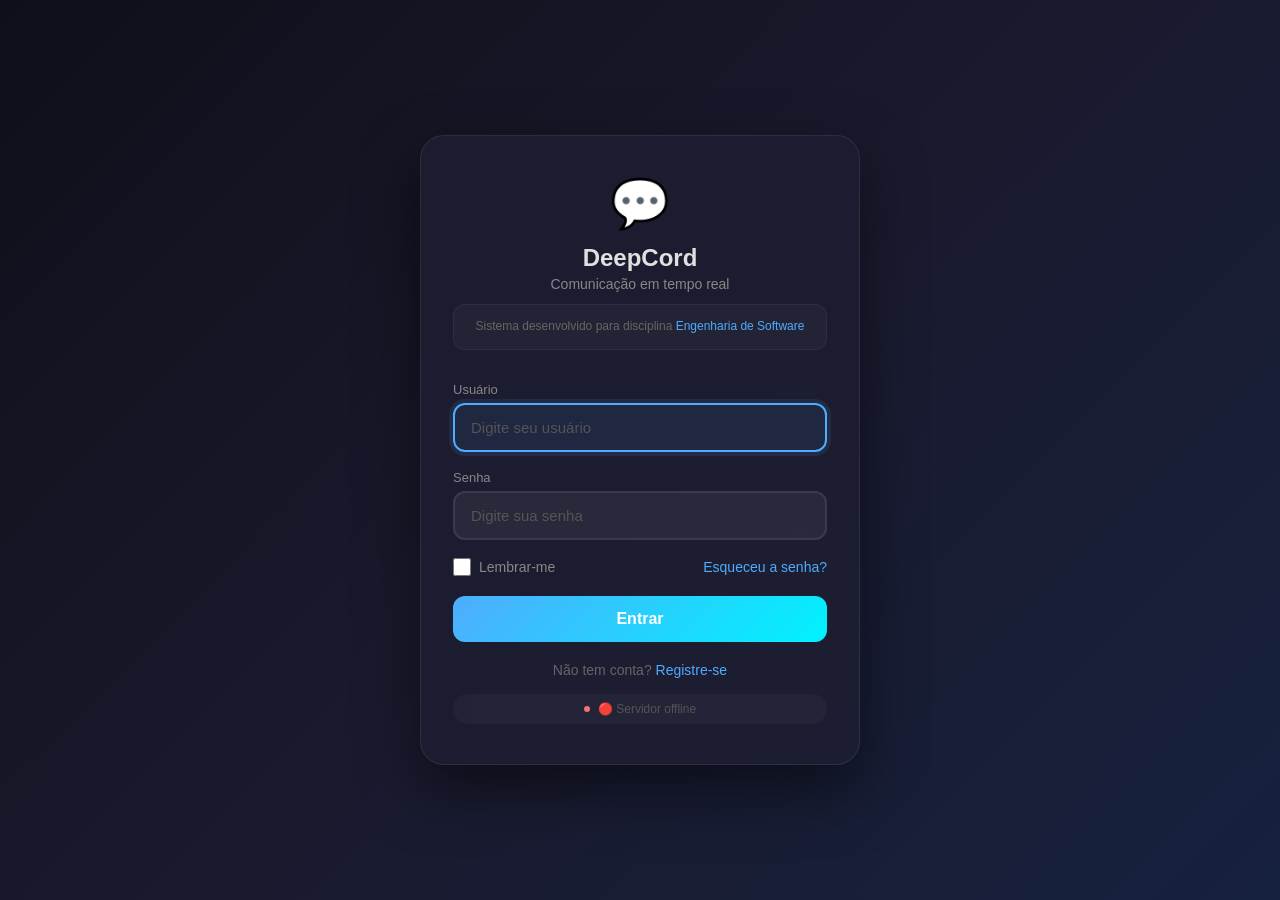
==== server/public/index.html @ 98dab776 "Segundo commit" ====
<!DOCTYPE html>
<html lang="pt-BR">
<head>
    <meta charset="UTF-8">
    <meta name="viewport" content="width=device-width, initial-scale=1.0">
    <title>Login - DeepCord</title>
    <style>
        * { margin: 0; padding: 0; box-sizing: border-box; }
        body {
            font-family: -apple-system, BlinkMacSystemFont, sans-serif;
            min-height: 100vh;
            display: flex;
            justify-content: center;
            align-items: center;
            background: linear-gradient(135deg, #0f0f1a 0%, #1a1a2e 50%, #16213e 100%);
            padding: 20px;
        }
        
        .login-container {
            width: 100%;
            max-width: 440px;
        }
        
        .login-box {
            background: rgba(30, 30, 50, 0.85);
            backdrop-filter: blur(20px);
            padding: 40px 32px;
            border-radius: 24px;
            border: 1px solid rgba(255, 255, 255, 0.08);
            box-shadow: 0 25px 60px rgba(0,0,0,0.5);
        }
        
        .login-header {
            text-align: center;
            margin-bottom: 32px;
        }
        
        .login-header .logo {
            font-size: 48px;
            margin-bottom: 12px;
        }
        
        .login-header h1 {
            font-size: 24px;
            font-weight: 700;
            color: #e0e0e0;
        }
        
        .login-header .subtitle {
            font-size: 14px;
            color: #888;
            margin-top: 4px;
        }
        
        .login-header .credits {
            margin-top: 12px;
            padding: 12px;
            background: rgba(255,255,255,0.03);
            border-radius: 12px;
            border: 1px solid rgba(255,255,255,0.05);
        }
        
        .login-header .credits p {
            font-size: 12px;
            color: #666;
            line-height: 1.6;
        }
        
        .login-header .credits .highlight {
            color: #4facfe;
        }
        
        .login-header .credits .highlight2 {
            color: #fbbf24;
        }
        
        .form-group {
            margin-bottom: 18px;
        }
        
        .form-group label {
            display: block;
            font-size: 13px;
            font-weight: 500;
            color: #888;
            margin-bottom: 6px;
        }
        
        .form-group input {
            width: 100%;
            padding: 14px 16px;
            background: rgba(255, 255, 255, 0.06);
            border: 2px solid rgba(255, 255, 255, 0.08);
            border-radius: 12px;
            color: #e0e0e0;
            font-size: 15px;
            transition: all 0.3s;
        }
        
        .form-group input:focus {
            outline: none;
            border-color: #4facfe;
            background: rgba(79, 172, 254, 0.08);
            box-shadow: 0 0 0 4px rgba(79, 172, 254, 0.1);
        }
        
        .form-group input::placeholder {
            color: #555;
        }
        
        .form-options {
            display: flex;
            justify-content: space-between;
            align-items: center;
            margin-bottom: 20px;
        }
        
        .form-options label {
            color: #888;
            font-size: 14px;
            cursor: pointer;
            display: flex;
            align-items: center;
            gap: 8px;
        }
        
        .form-options label input[type="checkbox"] {
            width: 18px;
            height: 18px;
            accent-color: #4facfe;
            cursor: pointer;
        }
        
        .form-options a {
            color: #4facfe;
            text-decoration: none;
            font-size: 14px;
        }
        
        .form-options a:hover {
            text-decoration: underline;
        }
        
        .btn-login {
            width: 100%;
            padding: 14px;
            background: linear-gradient(135deg, #4facfe, #00f2fe);
            border: none;
            border-radius: 12px;
            color: white;
            font-size: 16px;
            font-weight: 600;
            cursor: pointer;
            transition: all 0.3s;
        }
        
        .btn-login:hover {
            transform: translateY(-2px);
            box-shadow: 0 10px 30px rgba(79, 172, 254, 0.3);
        }
        
        .btn-login:disabled {
            opacity: 0.6;
            cursor: not-allowed;
            transform: none;
        }
        
        .register-link {
            text-align: center;
            margin-top: 20px;
            color: #666;
            font-size: 14px;
        }
        
        .register-link a {
            color: #4facfe;
            text-decoration: none;
            font-weight: 500;
        }
        
        .register-link a:hover {
            text-decoration: underline;
        }
        
        .message {
            padding: 12px 16px;
            border-radius: 12px;
            margin-bottom: 16px;
            font-size: 14px;
            display: none;
        }
        
        .message.show {
            display: block;
            animation: fadeIn 0.3s ease;
        }
        
        .message.error {
            background: rgba(248, 113, 113, 0.12);
            color: #f87171;
            border: 1px solid rgba(248, 113, 113, 0.15);
        }
        
        .message.success {
            background: rgba(74, 222, 128, 0.12);
            color: #4ade80;
            border: 1px solid rgba(74, 222, 128, 0.15);
        }
        
        .message.info {
            background: rgba(79, 172, 254, 0.12);
            color: #4facfe;
            border: 1px solid rgba(79, 172, 254, 0.15);
        }
        
        @keyframes fadeIn {
            from { opacity: 0; transform: translateY(-10px); }
            to { opacity: 1; transform: translateY(0); }
        }
        
        .loading-spinner {
            display: inline-block;
            width: 20px;
            height: 20px;
            border: 3px solid rgba(255,255,255,0.1);
            border-radius: 50%;
            border-top-color: white;
            animation: spin 0.8s linear infinite;
            margin-right: 10px;
            vertical-align: middle;
        }
        
        @keyframes spin {
            to { transform: rotate(360deg); }
        }
        
        .server-info {
            display: flex;
            align-items: center;
            justify-content: center;
            gap: 8px;
            font-size: 12px;
            color: #555;
            margin-top: 16px;
            padding: 8px 16px;
            background: rgba(255,255,255,0.03);
            border-radius: 20px;
        }
        
        .server-info .dot {
            width: 6px;
            height: 6px;
            border-radius: 50%;
            display: inline-block;
        }
        
        .server-info .dot.online {
            background: #4ade80;
        }
        
        .server-info .dot.offline {
            background: #f87171;
        }
        
        @media (max-width: 480px) {
            .login-box { padding: 28px 20px; }
        }
    </style>
</head>
<body>
    <div class="login-container">
        <div class="login-box">
            <div class="login-header">
                <div class="logo">💬</div>
                <h1>DeepCord</h1>
                <div class="subtitle">Comunicação em tempo real</div>
                <div class="credits">
                    <p>
                        Sistema desenvolvido para disciplina <span class="highlight">Engenharia de Software</span>
                    </p>
                </div>
            </div>
            
            <div id="message" class="message"></div>
            
            <form id="login-form">
                <div class="form-group">
                    <label for="username">Usuário</label>
                    <input type="text" id="username" placeholder="Digite seu usuário" required autofocus>
                </div>
                <div class="form-group">
                    <label for="password">Senha</label>
                    <input type="password" id="password" placeholder="Digite sua senha" required>
                </div>
                <div class="form-options">
                    <label>
                        <input type="checkbox" id="remember"> Lembrar-me
                    </label>
                    <a href="#" id="forgot-link">Esqueceu a senha?</a>
                </div>
                <button type="submit" class="btn-login" id="login-btn">Entrar</button>
            </form>
            
            <div class="register-link">
                Não tem conta? <a href="#" id="register-link">Registre-se</a>
            </div>
            
            <div class="server-info">
                <span class="dot online" id="server-dot"></span>
                <span id="server-status">Conectado ao servidor</span>
            </div>
        </div>
    </div>

    <script>
        const serverHost = new URLSearchParams(window.location.search).get('host') || window.location.hostname || 'localhost';
        const serverPort = new URLSearchParams(window.location.search).get('port') || '8081';
        const baseUrl = `http://${serverHost}:${serverPort}`;

        function showMessage(text, type) {
            const msg = document.getElementById('message');
            msg.textContent = text;
            msg.className = `message show ${type}`;
            setTimeout(() => { msg.classList.remove('show'); }, 5000);
        }

        // Verificar status do servidor
        async function checkServer() {
            try {
                const response = await fetch(`${baseUrl}/api/status`);
                if (response.ok) {
                    document.getElementById('server-dot').className = 'dot online';
                    document.getElementById('server-status').textContent = '🟢 Conectado ao servidor';
                } else {
                    document.getElementById('server-dot').className = 'dot offline';
                    document.getElementById('server-status').textContent = '🔴 Servidor offline';
                }
            } catch {
                document.getElementById('server-dot').className = 'dot offline';
                document.getElementById('server-status').textContent = '🔴 Servidor offline';
            }
        }
        checkServer();
        setInterval(checkServer, 10000);

        // Login
        document.getElementById('login-form').addEventListener('submit', async function(e) {
            e.preventDefault();
            const username = document.getElementById('username').value.trim();
            const password = document.getElementById('password').value;
            const remember = document.getElementById('remember').checked;

            if (!username || !password) {
                showMessage('Preencha todos os campos', 'error');
                return;
            }

            const btn = document.getElementById('login-btn');
            btn.innerHTML = '<span class="loading-spinner"></span> Entrando...';
            btn.disabled = true;

            try {
                const response = await fetch(`${baseUrl}/api/login`, {
                    method: 'POST',
                    headers: { 'Content-Type': 'application/x-www-form-urlencoded' },
                    body: `username=${encodeURIComponent(username)}&password=${encodeURIComponent(password)}`
                });
                const data = await response.json();

                if (data.success) {
                    showMessage('Login realizado!', 'success');
                    setTimeout(() => {
                        window.location.href = `/chat?username=${encodeURIComponent(username)}&host=${serverHost}&port=${serverPort}`;
                    }, 500);
                } else {
                    showMessage(data.message || 'Credenciais inválidas', 'error');
                }
            } catch (error) {
                showMessage('Erro ao conectar ao servidor', 'error');
            }

            btn.innerHTML = 'Entrar';
            btn.disabled = false;
        });

        document.getElementById('register-link').addEventListener('click', function(e) {
            e.preventDefault();
            window.location.href = `/login?register=true&host=${serverHost}&port=${serverPort}`;
        });

        // Se for registro
        if (new URLSearchParams(window.location.search).get('register') === 'true') {
            document.getElementById('login-form').innerHTML = `
                <div class="form-group"><label>Usuário</label><input type="text" id="reg-username" placeholder="Escolha um usuário" required></div>
                <div class="form-group"><label>Email</label><input type="email" id="reg-email" placeholder="Digite seu email"></div>
                <div class="form-group"><label>Senha</label><input type="password" id="reg-password" placeholder="Crie uma senha" required></div>
                <button type="submit" class="btn-login" id="register-btn">Registrar</button>
            `;
            document.querySelector('.register-link').innerHTML = 'Já tem conta? <a href="#" id="login-link">Faça login</a>';

            document.getElementById('register-btn').addEventListener('click', async function(e) {
                e.preventDefault();
                const username = document.getElementById('reg-username').value.trim();
                const email = document.getElementById('reg-email').value.trim();
                const password = document.getElementById('reg-password').value;

                if (!username || !password) {
                    showMessage('Preencha todos os campos obrigatórios', 'error');
                    return;
                }

                if (username.length < 3) {
                    showMessage('Usuário mínimo 3 caracteres', 'error');
                    return;
                }

                if (password.length < 6) {
                    showMessage('Senha mínimo 6 caracteres', 'error');
                    return;
                }

                try {
                    const response = await fetch(`${baseUrl}/api/register`, {
                        method: 'POST',
                        headers: { 'Content-Type': 'application/x-www-form-urlencoded' },
                        body: `username=${encodeURIComponent(username)}&password=${encodeURIComponent(password)}&email=${encodeURIComponent(email)}`
                    });
                    const data = await response.json();

                    if (data.success) {
                        showMessage('Registro realizado! Faça login.', 'success');
                        setTimeout(() => {
                            document.getElementById('login-link').click();
                        }, 1000);
                    } else {
                        showMessage(data.message || 'Erro no registro', 'error');
                    }
                } catch (error) {
                    showMessage('Erro ao conectar ao servidor', 'error');
                }
            });

            document.getElementById('login-link').addEventListener('click', function(e) {
                e.preventDefault();
                window.location.href = `/login?host=${serverHost}&port=${serverPort}`;
            });
        }
    </script>
</body>
</html>
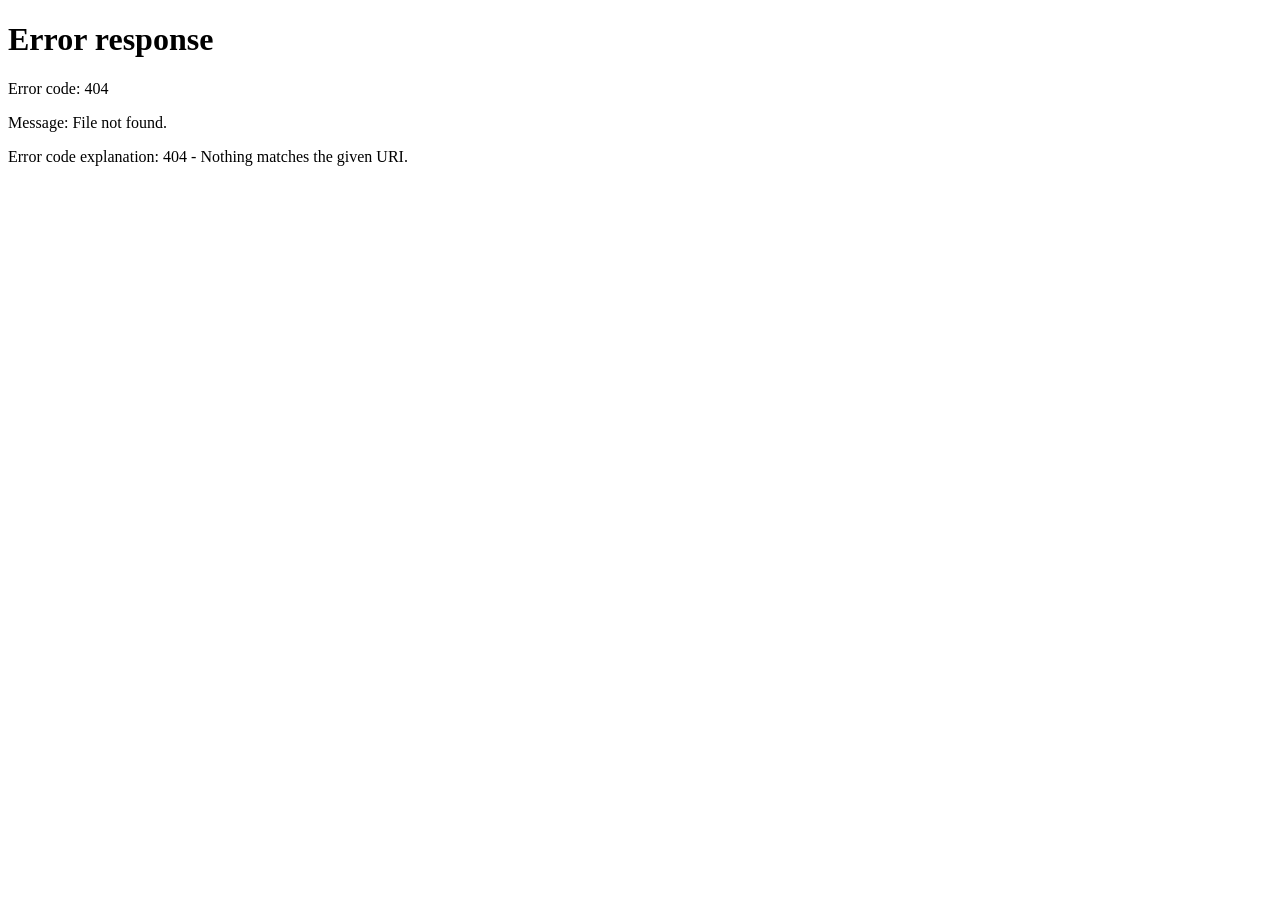
==== commit 86432144: "atualização completa" ====
--- a/server/public/index.html
+++ b/server/public/index.html
@@ -1,450 +1,1185 @@
 <!DOCTYPE html>
 <html lang="pt-BR">
 <head>
-    <meta charset="UTF-8">
-    <meta name="viewport" content="width=device-width, initial-scale=1.0">
-    <title>Login - DeepCord</title>
-    <style>
-        * { margin: 0; padding: 0; box-sizing: border-box; }
-        body {
-            font-family: -apple-system, BlinkMacSystemFont, sans-serif;
-            min-height: 100vh;
-            display: flex;
-            justify-content: center;
-            align-items: center;
-            background: linear-gradient(135deg, #0f0f1a 0%, #1a1a2e 50%, #16213e 100%);
-            padding: 20px;
-        }
-        
-        .login-container {
-            width: 100%;
-            max-width: 440px;
-        }
-        
-        .login-box {
-            background: rgba(30, 30, 50, 0.85);
-            backdrop-filter: blur(20px);
-            padding: 40px 32px;
-            border-radius: 24px;
-            border: 1px solid rgba(255, 255, 255, 0.08);
-            box-shadow: 0 25px 60px rgba(0,0,0,0.5);
-        }
-        
-        .login-header {
-            text-align: center;
-            margin-bottom: 32px;
-        }
-        
-        .login-header .logo {
-            font-size: 48px;
-            margin-bottom: 12px;
-        }
-        
-        .login-header h1 {
-            font-size: 24px;
-            font-weight: 700;
-            color: #e0e0e0;
-        }
-        
-        .login-header .subtitle {
-            font-size: 14px;
-            color: #888;
-            margin-top: 4px;
-        }
-        
-        .login-header .credits {
-            margin-top: 12px;
-            padding: 12px;
-            background: rgba(255,255,255,0.03);
-            border-radius: 12px;
-            border: 1px solid rgba(255,255,255,0.05);
-        }
-        
-        .login-header .credits p {
-            font-size: 12px;
-            color: #666;
-            line-height: 1.6;
-        }
-        
-        .login-header .credits .highlight {
-            color: #4facfe;
-        }
-        
-        .login-header .credits .highlight2 {
-            color: #fbbf24;
-        }
-        
-        .form-group {
-            margin-bottom: 18px;
-        }
-        
-        .form-group label {
-            display: block;
-            font-size: 13px;
-            font-weight: 500;
-            color: #888;
-            margin-bottom: 6px;
-        }
-        
-        .form-group input {
-            width: 100%;
-            padding: 14px 16px;
-            background: rgba(255, 255, 255, 0.06);
-            border: 2px solid rgba(255, 255, 255, 0.08);
-            border-radius: 12px;
-            color: #e0e0e0;
-            font-size: 15px;
-            transition: all 0.3s;
-        }
-        
-        .form-group input:focus {
-            outline: none;
-            border-color: #4facfe;
-            background: rgba(79, 172, 254, 0.08);
-            box-shadow: 0 0 0 4px rgba(79, 172, 254, 0.1);
-        }
-        
-        .form-group input::placeholder {
-            color: #555;
-        }
-        
-        .form-options {
-            display: flex;
-            justify-content: space-between;
-            align-items: center;
-            margin-bottom: 20px;
-        }
-        
-        .form-options label {
-            color: #888;
-            font-size: 14px;
-            cursor: pointer;
-            display: flex;
-            align-items: center;
-            gap: 8px;
-        }
-        
-        .form-options label input[type="checkbox"] {
-            width: 18px;
-            height: 18px;
-            accent-color: #4facfe;
-            cursor: pointer;
-        }
-        
-        .form-options a {
-            color: #4facfe;
-            text-decoration: none;
-            font-size: 14px;
-        }
-        
-        .form-options a:hover {
-            text-decoration: underline;
-        }
-        
-        .btn-login {
-            width: 100%;
-            padding: 14px;
-            background: linear-gradient(135deg, #4facfe, #00f2fe);
-            border: none;
-            border-radius: 12px;
-            color: white;
-            font-size: 16px;
-            font-weight: 600;
-            cursor: pointer;
-            transition: all 0.3s;
-        }
-        
-        .btn-login:hover {
-            transform: translateY(-2px);
-            box-shadow: 0 10px 30px rgba(79, 172, 254, 0.3);
-        }
-        
-        .btn-login:disabled {
-            opacity: 0.6;
-            cursor: not-allowed;
-            transform: none;
-        }
-        
-        .register-link {
-            text-align: center;
-            margin-top: 20px;
-            color: #666;
-            font-size: 14px;
-        }
-        
-        .register-link a {
-            color: #4facfe;
-            text-decoration: none;
-            font-weight: 500;
-        }
-        
-        .register-link a:hover {
-            text-decoration: underline;
-        }
-        
-        .message {
-            padding: 12px 16px;
-            border-radius: 12px;
-            margin-bottom: 16px;
-            font-size: 14px;
-            display: none;
-        }
-        
-        .message.show {
-            display: block;
-            animation: fadeIn 0.3s ease;
-        }
-        
-        .message.error {
-            background: rgba(248, 113, 113, 0.12);
-            color: #f87171;
-            border: 1px solid rgba(248, 113, 113, 0.15);
-        }
-        
-        .message.success {
-            background: rgba(74, 222, 128, 0.12);
-            color: #4ade80;
-            border: 1px solid rgba(74, 222, 128, 0.15);
-        }
-        
-        .message.info {
-            background: rgba(79, 172, 254, 0.12);
-            color: #4facfe;
-            border: 1px solid rgba(79, 172, 254, 0.15);
-        }
-        
-        @keyframes fadeIn {
-            from { opacity: 0; transform: translateY(-10px); }
-            to { opacity: 1; transform: translateY(0); }
-        }
-        
-        .loading-spinner {
-            display: inline-block;
-            width: 20px;
-            height: 20px;
-            border: 3px solid rgba(255,255,255,0.1);
-            border-radius: 50%;
-            border-top-color: white;
-            animation: spin 0.8s linear infinite;
-            margin-right: 10px;
-            vertical-align: middle;
-        }
-        
-        @keyframes spin {
-            to { transform: rotate(360deg); }
-        }
-        
-        .server-info {
-            display: flex;
-            align-items: center;
-            justify-content: center;
-            gap: 8px;
-            font-size: 12px;
-            color: #555;
-            margin-top: 16px;
-            padding: 8px 16px;
-            background: rgba(255,255,255,0.03);
-            border-radius: 20px;
-        }
-        
-        .server-info .dot {
-            width: 6px;
-            height: 6px;
-            border-radius: 50%;
-            display: inline-block;
-        }
-        
-        .server-info .dot.online {
-            background: #4ade80;
-        }
-        
-        .server-info .dot.offline {
-            background: #f87171;
-        }
-        
-        @media (max-width: 480px) {
-            .login-box { padding: 28px 20px; }
-        }
-    </style>
+<meta charset="UTF-8">
+<meta name="viewport" content="width=device-width, initial-scale=1.0">
+<title>DeepCord - Início</title>
+<style>
+/* ============================================
+   VARIÁVEIS DE TEMA
+   ============================================ */
+:root {
+    --bg-primary: #f5f7fa;
+    --bg-card: #ffffff;
+    --bg-sidebar: #ffffff;
+    --bg-hover: #f0f2f5;
+    --text-primary: #1a1a2e;
+    --text-secondary: #6b7280;
+    --text-tertiary: #9ca3af;
+    --border-color: #e5e7eb;
+    --accent: #4facfe;
+    --accent-dark: #2b8be0;
+    --accent-light: rgba(79,172,254,0.1);
+    --shadow-sm: 0 1px 3px rgba(0,0,0,0.06);
+    --shadow-md: 0 4px 12px rgba(0,0,0,0.08);
+    --radius-sm: 8px;
+    --radius-md: 12px;
+    --radius-lg: 16px;
+    --sidebar-width: 240px;
+}
+body.dark-theme {
+    --bg-primary: #0f0f14;
+    --bg-card: #1a1a24;
+    --bg-sidebar: #14141c;
+    --bg-hover: #1f1f2a;
+    --text-primary: #e5e7eb;
+    --text-secondary: #9ca3af;
+    --text-tertiary: #6b7280;
+    --border-color: #2a2a38;
+    --accent-light: rgba(79,172,254,0.15);
+    --shadow-sm: 0 1px 3px rgba(0,0,0,0.3);
+    --shadow-md: 0 4px 12px rgba(0,0,0,0.4);
+}
+* { margin: 0; padding: 0; box-sizing: border-box; }
+html, body {
+    height: 100%;
+    font-family: -apple-system, BlinkMacSystemFont, 'Segoe UI', Roboto, sans-serif;
+    background: var(--bg-primary);
+    color: var(--text-primary);
+    transition: background 0.3s, color 0.3s;
+    -webkit-font-smoothing: antialiased;
+}
+button { font-family: inherit; cursor: pointer; border: none; background: none; color: inherit; }
+a { color: inherit; text-decoration: none; }
+input { font-family: inherit; }
+
+/* ============================================
+   LAYOUT PRINCIPAL
+   ============================================ */
+.layout {
+    display: flex;
+    height: 100vh;
+    height: 100dvh;
+    overflow: hidden;
+}
+
+/* ============================================
+   SIDEBAR
+   ============================================ */
+.sidebar {
+    width: var(--sidebar-width);
+    background: var(--bg-sidebar);
+    border-right: 1px solid var(--border-color);
+    display: flex;
+    flex-direction: column;
+    flex-shrink: 0;
+    transition: transform 0.3s ease, background 0.3s;
+    z-index: 1000;
+}
+.sidebar-brand {
+    padding: 20px 20px 16px;
+    display: flex;
+    align-items: center;
+    gap: 10px;
+    border-bottom: 1px solid var(--border-color);
+}
+.sidebar-brand .logo {
+    width: 36px; height: 36px;
+    border-radius: 8px;
+    background: linear-gradient(135deg, #4facfe, #00f2fe);
+    display: flex; align-items: center; justify-content: center;
+    font-size: 18px;
+    color: white;
+    flex-shrink: 0;
+}
+.sidebar-brand .name {
+    font-size: 18px;
+    font-weight: 700;
+    letter-spacing: -0.5px;
+}
+.sidebar-nav {
+    flex: 1;
+    padding: 12px 8px;
+    overflow-y: auto;
+}
+.nav-item {
+    display: flex;
+    align-items: center;
+    gap: 12px;
+    padding: 10px 14px;
+    border-radius: var(--radius-sm);
+    color: var(--text-secondary);
+    font-size: 14px;
+    font-weight: 500;
+    margin-bottom: 2px;
+    transition: background 0.15s, color 0.15s;
+    cursor: pointer;
+    position: relative;
+}
+.nav-item:hover {
+    background: var(--bg-hover);
+    color: var(--text-primary);
+}
+.nav-item.active {
+    background: var(--accent-light);
+    color: var(--accent);
+    font-weight: 600;
+}
+.nav-item .icon {
+    font-size: 18px;
+    width: 22px;
+    text-align: center;
+    flex-shrink: 0;
+}
+.nav-item .label { flex: 1; }
+.nav-item .badge {
+    font-size: 11px;
+    padding: 1px 7px;
+    border-radius: 10px;
+    background: var(--accent);
+    color: white;
+    font-weight: 600;
+}
+.sidebar-footer {
+    padding: 12px 8px;
+    border-top: 1px solid var(--border-color);
+}
+
+/* ============================================
+   MAIN CONTENT
+   ============================================ */
+.main {
+    flex: 1;
+    display: flex;
+    flex-direction: column;
+    overflow: hidden;
+    min-width: 0;
+}
+
+/* Topbar */
+.topbar {
+    height: 64px;
+    background: var(--bg-card);
+    border-bottom: 1px solid var(--border-color);
+    display: flex;
+    align-items: center;
+    padding: 0 24px;
+    gap: 16px;
+    flex-shrink: 0;
+    transition: background 0.3s, border-color 0.3s;
+}
+.menu-btn {
+    display: none;
+    font-size: 22px;
+    color: var(--text-secondary);
+    padding: 6px;
+    border-radius: var(--radius-sm);
+    transition: background 0.15s;
+}
+.menu-btn:hover { background: var(--bg-hover); }
+.search-box {
+    flex: 1;
+    max-width: 480px;
+    display: flex;
+    align-items: center;
+    gap: 10px;
+    background: var(--bg-primary);
+    border: 1px solid var(--border-color);
+    border-radius: 22px;
+    padding: 9px 16px;
+    transition: border-color 0.2s, background 0.3s;
+}
+.search-box:focus-within { border-color: var(--accent); }
+.search-box input {
+    flex: 1;
+    background: none;
+    border: none;
+    outline: none;
+    color: var(--text-primary);
+    font-size: 14px;
+}
+.search-box input::placeholder { color: var(--text-tertiary); }
+.search-box .search-icon { color: var(--text-tertiary); font-size: 16px; }
+.topbar-right {
+    margin-left: auto;
+    display: flex;
+    align-items: center;
+    gap: 8px;
+}
+.topbar-icon-btn {
+    width: 40px; height: 40px;
+    border-radius: 50%;
+    font-size: 18px;
+    color: var(--text-secondary);
+    display: flex;
+    align-items: center;
+    justify-content: center;
+    transition: background 0.15s, color 0.15s;
+    position: relative;
+}
+.topbar-icon-btn:hover {
+    background: var(--bg-hover);
+    color: var(--text-primary);
+}
+.topbar-icon-btn .dot {
+    position: absolute;
+    top: 8px;
+    right: 9px;
+    width: 8px; height: 8px;
+    background: #ef4444;
+    border-radius: 50%;
+    border: 2px solid var(--bg-card);
+}
+.topbar-avatar {
+    width: 38px; height: 38px;
+    border-radius: 50%;
+    background: linear-gradient(135deg, #4facfe, #00f2fe);
+    display: flex;
+    align-items: center;
+    justify-content: center;
+    color: white;
+    font-weight: 600;
+    font-size: 14px;
+    cursor: pointer;
+    background-size: cover;
+    background-position: center;
+    transition: transform 0.15s;
+    flex-shrink: 0;
+}
+.topbar-avatar:hover { transform: scale(1.05); }
+
+/* ============================================
+   CONTENT
+   ============================================ */
+.content {
+    flex: 1;
+    overflow-y: auto;
+    padding: 24px;
+    transition: background 0.3s;
+}
+.content-inner {
+    max-width: 1200px;
+    margin: 0 auto;
+}
+
+/* HERO */
+.hero {
+    display: flex;
+    align-items: center;
+    gap: 16px;
+    padding: 22px;
+    background: var(--bg-card);
+    border-radius: var(--radius-lg);
+    margin-bottom: 20px;
+    box-shadow: var(--shadow-sm);
+    transition: background 0.3s;
+}
+.hero .hero-avatar {
+    width: 64px; height: 64px;
+    border-radius: 50%;
+    background: linear-gradient(135deg, #4facfe, #00f2fe);
+    display: flex;
+    align-items: center;
+    justify-content: center;
+    font-size: 26px;
+    color: white;
+    flex-shrink: 0;
+    background-size: cover;
+    background-position: center;
+    overflow: hidden;
+}
+.hero .hero-text { flex: 1; min-width: 0; }
+.hero .hero-text h2 {
+    font-size: 22px;
+    font-weight: 700;
+    margin-bottom: 4px;
+    letter-spacing: -0.3px;
+}
+.hero .hero-text p {
+    color: var(--text-secondary);
+    font-size: 14px;
+}
+.hero-side {
+    display: flex;
+    align-items: center;
+    gap: 8px;
+    padding: 12px 16px;
+    background: var(--bg-primary);
+    border-radius: var(--radius-md);
+    cursor: pointer;
+    transition: background 0.15s;
+    flex-shrink: 0;
+    max-width: 220px;
+}
+.hero-side:hover { background: var(--bg-hover); }
+.hero-side .hero-side-text {
+    font-size: 12px;
+    color: var(--text-secondary);
+    line-height: 1.4;
+    flex: 1;
+}
+.hero-side .arrow { color: var(--text-tertiary); font-size: 16px; }
+
+/* STATS */
+.stats-grid {
+    display: grid;
+    grid-template-columns: repeat(4, 1fr);
+    gap: 16px;
+    margin-bottom: 28px;
+}
+.stat-card {
+    background: var(--bg-card);
+    border-radius: var(--radius-md);
+    padding: 18px;
+    box-shadow: var(--shadow-sm);
+    display: flex;
+    align-items: center;
+    gap: 14px;
+    transition: transform 0.15s, background 0.3s;
+    cursor: pointer;
+}
+.stat-card:hover { transform: translateY(-2px); }
+.stat-card .stat-icon {
+    width: 46px; height: 46px;
+    border-radius: 12px;
+    display: flex;
+    align-items: center;
+    justify-content: center;
+    font-size: 20px;
+    background: var(--accent-light);
+    color: var(--accent);
+    flex-shrink: 0;
+}
+.stat-card .stat-info { min-width: 0; }
+.stat-card .stat-value {
+    font-size: 26px;
+    font-weight: 700;
+    line-height: 1;
+    margin-bottom: 6px;
+    letter-spacing: -0.5px;
+}
+.stat-card .stat-label {
+    font-size: 12px;
+    color: var(--text-secondary);
+}
+
+/* SECTIONS */
+.section { margin-bottom: 32px; }
+.section-header {
+    display: flex;
+    justify-content: space-between;
+    align-items: center;
+    margin-bottom: 14px;
+}
+.section-title {
+    font-size: 18px;
+    font-weight: 700;
+    letter-spacing: -0.3px;
+}
+.section-link {
+    font-size: 14px;
+    color: var(--accent);
+    font-weight: 500;
+    display: flex;
+    align-items: center;
+    gap: 4px;
+    padding: 4px 8px;
+    border-radius: var(--radius-sm);
+    transition: background 0.15s;
+}
+.section-link:hover { background: var(--accent-light); }
+
+/* GRUPOS */
+.groups-grid {
+    display: grid;
+    grid-template-columns: repeat(3, 1fr);
+    gap: 16px;
+}
+.group-card {
+    background: var(--bg-card);
+    border-radius: var(--radius-md);
+    overflow: hidden;
+    box-shadow: var(--shadow-sm);
+    transition: transform 0.2s, box-shadow 0.2s, background 0.3s;
+    cursor: pointer;
+    display: flex;
+    flex-direction: column;
+}
+.group-card:hover {
+    transform: translateY(-3px);
+    box-shadow: var(--shadow-md);
+}
+.group-card .cover {
+    height: 110px;
+    display: flex;
+    align-items: center;
+    justify-content: center;
+    font-size: 40px;
+    position: relative;
+    overflow: hidden;
+}
+.group-card .cover.has-image {
+    background-size: cover;
+    background-position: center;
+}
+.group-card .cover-default-1 { background: linear-gradient(135deg, #e0e7ff, #c7d2fe); }
+.group-card .cover-default-2 { background: linear-gradient(135deg, #fef3c7, #fde68a); }
+.group-card .cover-default-3 { background: linear-gradient(135deg, #d1fae5, #a7f3d0); }
+.group-card .cover-default-4 { background: linear-gradient(135deg, #fee2e2, #fecaca); }
+.group-card .group-body {
+    padding: 14px 16px 16px;
+    flex: 1;
+    display: flex;
+    flex-direction: column;
+}
+.group-card .group-name {
+    font-size: 15px;
+    font-weight: 600;
+    margin-bottom: 6px;
+    overflow: hidden;
+    text-overflow: ellipsis;
+    white-space: nowrap;
+}
+.group-card .group-meta {
+    font-size: 12px;
+    color: var(--text-secondary);
+    display: flex;
+    align-items: center;
+    gap: 6px;
+    margin-bottom: 14px;
+}
+.group-card .group-btn {
+    margin-top: auto;
+    width: 100%;
+    padding: 9px;
+    background: var(--bg-primary);
+    border: 1px solid var(--border-color);
+    border-radius: var(--radius-sm);
+    font-size: 13px;
+    font-weight: 500;
+    color: var(--text-primary);
+    transition: all 0.15s;
+}
+.group-card .group-btn:hover {
+    background: var(--accent);
+    color: white;
+    border-color: var(--accent);
+}
+.group-card .lock-badge {
+    position: absolute;
+    top: 10px; right: 10px;
+    padding: 3px 8px;
+    background: rgba(0,0,0,0.6);
+    color: white;
+    border-radius: 12px;
+    font-size: 11px;
+    font-weight: 600;
+}
+
+/* TABELA */
+.meetings-table {
+    background: var(--bg-card);
+    border-radius: var(--radius-md);
+    overflow: hidden;
+    box-shadow: var(--shadow-sm);
+    transition: background 0.3s;
+}
+.meetings-table table {
+    width: 100%;
+    border-collapse: collapse;
+}
+.meetings-table th {
+    text-align: left;
+    padding: 14px 16px;
+    font-size: 12px;
+    font-weight: 600;
+    color: var(--text-secondary);
+    text-transform: uppercase;
+    letter-spacing: 0.5px;
+    border-bottom: 1px solid var(--border-color);
+    background: var(--bg-primary);
+}
+.meetings-table td {
+    padding: 14px 16px;
+    font-size: 14px;
+    border-bottom: 1px solid var(--border-color);
+}
+.meetings-table tr:last-child td { border-bottom: none; }
+.meetings-table tbody tr {
+    transition: background 0.15s;
+    cursor: pointer;
+}
+.meetings-table tbody tr:hover { background: var(--bg-hover); }
+
+/* EMPTY STATE */
+.empty-state {
+    text-align: center;
+    padding: 40px 20px;
+    color: var(--text-secondary);
+    background: var(--bg-card);
+    border-radius: var(--radius-md);
+    box-shadow: var(--shadow-sm);
+}
+.empty-state .icon { font-size: 48px; margin-bottom: 12px; opacity: 0.5; }
+.empty-state h3 { font-size: 16px; font-weight: 600; margin-bottom: 6px; color: var(--text-primary); }
+.empty-state p { font-size: 13px; }
+
+/* ============================================
+   BOTTOM NAV (MOBILE)
+   ============================================ */
+.bottom-nav {
+    display: none;
+    position: fixed;
+    bottom: 0;
+    left: 0;
+    right: 0;
+    background: var(--bg-card);
+    border-top: 1px solid var(--border-color);
+    padding: 8px 0 max(8px, env(safe-area-inset-bottom));
+    z-index: 900;
+    transition: background 0.3s;
+}
+.bottom-nav-items {
+    display: flex;
+    justify-content: space-around;
+    align-items: center;
+}
+.bottom-nav-item {
+    display: flex;
+    flex-direction: column;
+    align-items: center;
+    gap: 2px;
+    padding: 6px 12px;
+    color: var(--text-secondary);
+    font-size: 10px;
+    font-weight: 500;
+    border-radius: var(--radius-sm);
+    transition: color 0.15s;
+    cursor: pointer;
+    min-width: 60px;
+}
+.bottom-nav-item.active {
+    color: var(--accent);
+}
+.bottom-nav-item .icon { font-size: 20px; }
+
+/* SIDEBAR BACKDROP */
+.sidebar-backdrop {
+    display: none;
+    position: fixed;
+    inset: 0;
+    background: rgba(0,0,0,0.5);
+    z-index: 999;
+    backdrop-filter: blur(2px);
+}
+.sidebar-backdrop.show { display: block; }
+
+/* ============================================
+   RESPONSIVO — TABLET
+   ============================================ */
+@media (max-width: 1024px) {
+    .stats-grid { grid-template-columns: repeat(2, 1fr); }
+    .groups-grid { grid-template-columns: repeat(2, 1fr); }
+    .hero { flex-wrap: wrap; }
+    .hero-side { display: none; }
+}
+@media (max-width: 900px) {
+    .sidebar {
+        position: fixed;
+        top: 0; left: 0;
+        height: 100%;
+        transform: translateX(-100%);
+        box-shadow: 2px 0 20px rgba(0,0,0,0.15);
+    }
+    .sidebar.open { transform: translateX(0); }
+    .menu-btn { display: flex; }
+    .content { padding: 20px; }
+}
+
+/* ============================================
+   RESPONSIVO — MOBILE
+   ============================================ */
+@media (max-width: 640px) {
+    .topbar {
+        padding: 0 14px;
+        height: 60px;
+        gap: 10px;
+    }
+    .search-box {
+        padding: 8px 14px;
+        font-size: 13px;
+    }
+    .search-box input { font-size: 13px; }
+    .topbar-icon-btn { width: 36px; height: 36px; font-size: 16px; }
+    .topbar-avatar { width: 34px; height: 34px; font-size: 13px; }
+    
+    .content {
+        padding: 14px 14px 90px;
+    }
+    .hero {
+        padding: 16px;
+        gap: 12px;
+        flex-wrap: nowrap;
+    }
+    .hero .hero-avatar {
+        width: 50px; height: 50px;
+        font-size: 20px;
+    }
+    .hero .hero-text h2 { font-size: 17px; }
+    .hero .hero-text p { font-size: 12px; }
+    
+    .stats-grid {
+        grid-template-columns: repeat(2, 1fr);
+        gap: 10px;
+    }
+    .stat-card {
+        padding: 14px 12px;
+        flex-direction: column;
+        align-items: flex-start;
+        gap: 8px;
+    }
+    .stat-card .stat-icon {
+        width: 36px; height: 36px;
+        font-size: 16px;
+        border-radius: 10px;
+    }
+    .stat-card .stat-value { font-size: 20px; }
+    .stat-card .stat-label { font-size: 11px; }
+    
+    .groups-grid {
+        grid-template-columns: 1fr;
+        gap: 12px;
+    }
+    .group-card .cover { height: 90px; }
+    
+    .section-title { font-size: 16px; }
+    .section-link { font-size: 13px; }
+    
+    .meetings-table th,
+    .meetings-table td {
+        padding: 10px 12px;
+        font-size: 13px;
+    }
+    .meetings-table th:nth-child(3),
+    .meetings-table td:nth-child(3) {
+        display: none;
+    }
+    
+    .bottom-nav { display: block; }
+}
+
+/* ============================================
+   SCROLLBAR
+   ============================================ */
+.content::-webkit-scrollbar,
+.sidebar-nav::-webkit-scrollbar {
+    width: 6px;
+}
+.content::-webkit-scrollbar-track,
+.sidebar-nav::-webkit-scrollbar-track {
+    background: transparent;
+}
+.content::-webkit-scrollbar-thumb,
+.sidebar-nav::-webkit-scrollbar-thumb {
+    background: var(--border-color);
+    border-radius: 3px;
+}
+.content::-webkit-scrollbar-thumb:hover,
+.sidebar-nav::-webkit-scrollbar-thumb:hover {
+    background: var(--accent);
+}
+
+/* ============================================
+   ANIMAÇÕES
+   ============================================ */
+@keyframes fadeInUp {
+    from { opacity: 0; transform: translateY(8px); }
+    to { opacity: 1; transform: translateY(0); }
+}
+.hero, .stat-card, .group-card, .meetings-table {
+    animation: fadeInUp 0.3s ease backwards;
+}
+.stat-card:nth-child(1) { animation-delay: 0.05s; }
+.stat-card:nth-child(2) { animation-delay: 0.1s; }
+.stat-card:nth-child(3) { animation-delay: 0.15s; }
+.stat-card:nth-child(4) { animation-delay: 0.2s; }
+</style>
+<link rel="stylesheet" href="style.css">
 </head>
 <body>
-    <div class="login-container">
-        <div class="login-box">
-            <div class="login-header">
-                <div class="logo">💬</div>
-                <h1>DeepCord</h1>
-                <div class="subtitle">Comunicação em tempo real</div>
-                <div class="credits">
-                    <p>
-                        Sistema desenvolvido para disciplina <span class="highlight">Engenharia de Software</span>
-                    </p>
+<div class="layout">
+    <!-- Backdrop mobile -->
+    <div class="sidebar-backdrop" id="sidebar-backdrop" onclick="toggleSidebar()"></div>
+
+    <!-- SIDEBAR -->
+    <aside class="sidebar" id="sidebar">
+        <div class="sidebar-brand">
+            <div class="logo">💬</div>
+            <div class="name">DeepCord</div>
+        </div>
+        <nav class="sidebar-nav">
+            <a class="nav-item active" href="#" onclick="navigate('home')">
+                <span class="icon">🏠</span>
+                <span class="label">Início</span>
+            </a>
+            <a class="nav-item" href="#" onclick="navigate('groups')">
+                <span class="icon">👥</span>
+                <span class="label">Grupos de Estudo</span>
+            </a>
+            <a class="nav-item" href="#" onclick="navigate('calendar')">
+                <span class="icon">📅</span>
+                <span class="label">Calendário</span>
+            </a>
+            <a class="nav-item" href="#" onclick="navigate('materials')">
+                <span class="icon">📁</span>
+                <span class="label">Materiais</span>
+            </a>
+            <a class="nav-item" href="#" onclick="navigate('chat')">
+                <span class="icon">💬</span>
+                <span class="label">Chat</span>
+            </a>
+            <a class="nav-item" href="#" onclick="navigate('ai')">
+                <span class="icon">🤖</span>
+                <span class="label">Assistente IA</span>
+            </a>
+            <a class="nav-item" href="#" onclick="navigate('profile')">
+                <span class="icon">👤</span>
+                <span class="label">Perfil</span>
+            </a>
+        </nav>
+        <div class="sidebar-footer">
+            <a class="nav-item" href="#" onclick="navigate('settings')">
+                <span class="icon">⚙️</span>
+                <span class="label">Configurações</span>
+            </a>
+            <a class="nav-item" href="#" onclick="logout()">
+                <span class="icon">🚪</span>
+                <span class="label">Sair</span>
+            </a>
+        </div>
+    </aside>
+
+    <!-- MAIN -->
+    <div class="main">
+        <!-- TOPBAR -->
+        <div class="topbar">
+            <button class="menu-btn" onclick="toggleSidebar()" aria-label="Menu">☰</button>
+            <div class="search-box">
+                <span class="search-icon">🔍</span>
+                <input type="text" id="search-input" placeholder="Buscar grupos, disciplinas ou membros...">
+            </div>
+            <div class="topbar-right">
+                <button class="topbar-icon-btn" onclick="toggleTheme()" title="Alternar tema" id="theme-btn">
+                    🌙
+                </button>
+                <button class="topbar-icon-btn" title="Notificações">
+                    🔔
+                    <span class="dot" id="notif-dot" style="display:none;"></span>
+                </button>
+                <div class="topbar-avatar" id="topbar-avatar" onclick="navigate('profile')">U</div>
+            </div>
+        </div>
+
+        <!-- CONTENT -->
+        <div class="content">
+            <div class="content-inner">
+                <!-- HERO -->
+                <div class="hero">
+                    <div class="hero-avatar" id="hero-avatar">👤</div>
+                    <div class="hero-text">
+                        <h2 id="hero-greeting">Olá, Usuário!</h2>
+                        <p>Bem-vindo de volta ao DeepCord.</p>
+                    </div>
+                    <div class="hero-side" onclick="navigate('groups')">
+                        <div class="hero-side-text">
+                            Seus grupos de estudo mais ativos
+                        </div>
+                        <span class="arrow">›</span>
+                    </div>
                 </div>
-            </div>
-            
-            <div id="message" class="message"></div>
-            
-            <form id="login-form">
-                <div class="form-group">
-                    <label for="username">Usuário</label>
-                    <input type="text" id="username" placeholder="Digite seu usuário" required autofocus>
+
+                <!-- STATS -->
+                <div class="stats-grid">
+                    <div class="stat-card" onclick="navigate('groups')">
+                        <div class="stat-icon">👥</div>
+                        <div class="stat-info">
+                            <div class="stat-value" id="stat-groups">0</div>
+                            <div class="stat-label">Grupos ativos</div>
+                        </div>
+                    </div>
+                    <div class="stat-card" onclick="navigate('calendar')">
+                        <div class="stat-icon">📅</div>
+                        <div class="stat-info">
+                            <div class="stat-value" id="stat-meetings">0</div>
+                            <div class="stat-label">Encontros esta semana</div>
+                        </div>
+                    </div>
+                    <div class="stat-card" onclick="navigate('materials')">
+                        <div class="stat-icon">📁</div>
+                        <div class="stat-info">
+                            <div class="stat-value" id="stat-materials">0</div>
+                            <div class="stat-label">Materiais disponíveis</div>
+                        </div>
+                    </div>
+                    <div class="stat-card" onclick="navigate('members')">
+                        <div class="stat-icon">👤</div>
+                        <div class="stat-info">
+                            <div class="stat-value" id="stat-members">0</div>
+                            <div class="stat-label">Membros no total</div>
+                        </div>
+                    </div>
                 </div>
-                <div class="form-group">
-                    <label for="password">Senha</label>
-                    <input type="password" id="password" placeholder="Digite sua senha" required>
-                </div>
-                <div class="form-options">
-                    <label>
-                        <input type="checkbox" id="remember"> Lembrar-me
-                    </label>
-                    <a href="#" id="forgot-link">Esqueceu a senha?</a>
-                </div>
-                <button type="submit" class="btn-login" id="login-btn">Entrar</button>
-            </form>
-            
-            <div class="register-link">
-                Não tem conta? <a href="#" id="register-link">Registre-se</a>
-            </div>
-            
-            <div class="server-info">
-                <span class="dot online" id="server-dot"></span>
-                <span id="server-status">Conectado ao servidor</span>
+
+                <!-- GRUPOS -->
+                <section class="section">
+                    <div class="section-header">
+                        <div class="section-title">Seus grupos de estudo</div>
+                        <button class="section-link" onclick="navigate('groups')">
+                            Ver todos <span>→</span>
+                        </button>
+                    </div>
+                    <div class="groups-grid" id="groups-grid">
+                        <div class="empty-state" style="grid-column: 1/-1;">
+                            <div class="icon">📚</div>
+                            <h3>Carregando grupos...</h3>
+                            <p>Aguarde um instante</p>
+                        </div>
+                    </div>
+                </section>
+
+                <!-- PRÓXIMOS ENCONTROS -->
+                <section class="section">
+                    <div class="section-header">
+                        <div class="section-title">Próximos encontros</div>
+                        <button class="section-link" onclick="navigate('calendar')">
+                            Ver calendário <span>→</span>
+                        </button>
+                    </div>
+                    <div class="meetings-table">
+                        <table>
+                            <thead>
+                                <tr>
+                                    <th>Data</th>
+                                    <th>Grupo</th>
+                                    <th>Disciplina</th>
+                                    <th>Horário</th>
+                                </tr>
+                            </thead>
+                            <tbody id="meetings-body">
+                                <tr>
+                                    <td colspan="4" style="text-align:center; padding:24px; color: var(--text-secondary);">
+                                        Carregando...
+                                    </td>
+                                </tr>
+                            </tbody>
+                        </table>
+                    </div>
+                </section>
             </div>
         </div>
     </div>
-
-    <script>
-        const serverHost = new URLSearchParams(window.location.search).get('host') || window.location.hostname || 'localhost';
-        const serverPort = new URLSearchParams(window.location.search).get('port') || '8081';
-        const baseUrl = `http://${serverHost}:${serverPort}`;
-
-        function showMessage(text, type) {
-            const msg = document.getElementById('message');
-            msg.textContent = text;
-            msg.className = `message show ${type}`;
-            setTimeout(() => { msg.classList.remove('show'); }, 5000);
+</div>
+
+<!-- BOTTOM NAV (mobile) -->
+<nav class="bottom-nav">
+    <div class="bottom-nav-items">
+        <div class="bottom-nav-item active" onclick="navigate('home')">
+            <span class="icon">🏠</span>
+            <span>Início</span>
+        </div>
+        <div class="bottom-nav-item" onclick="navigate('groups')">
+            <span class="icon">👥</span>
+            <span>Grupos</span>
+        </div>
+        <div class="bottom-nav-item" onclick="navigate('calendar')">
+            <span class="icon">📅</span>
+            <span>Calendário</span>
+        </div>
+        <div class="bottom-nav-item" onclick="navigate('chat')">
+            <span class="icon">💬</span>
+            <span>Chat</span>
+        </div>
+        <div class="bottom-nav-item" onclick="navigate('settings')">
+            <span class="icon">⚙️</span>
+            <span>Mais</span>
+        </div>
+    </div>
+</nav>
+
+<script>
+// ============================================
+// CONFIG E ESTADO
+// ============================================
+const urlParams = new URLSearchParams(window.location.search);
+const username = urlParams.get('username') || localStorage.getItem('last_username') || '';
+const host = window.location.hostname;
+const port = '8081';
+const baseUrl = `http://${host}:${port}`;
+
+if (!username || username === '') {
+    window.location.href = '/login';
+    throw new Error('Não autenticado');
+}
+localStorage.setItem('last_username', username);
+
+// ============================================
+// TEMA
+// ============================================
+let currentTheme = localStorage.getItem('chat_theme') || 'light';
+applyTheme(currentTheme);
+
+function applyTheme(theme) {
+    currentTheme = theme;
+    if (theme === 'dark') {
+        document.body.classList.add('dark-theme');
+        document.getElementById('theme-btn').textContent = '☀️';
+    } else {
+        document.body.classList.remove('dark-theme');
+        document.getElementById('theme-btn').textContent = '🌙';
+    }
+    localStorage.setItem('chat_theme', theme);
+}
+
+function toggleTheme() {
+    applyTheme(currentTheme === 'dark' ? 'light' : 'dark');
+}
+
+// ============================================
+// PERFIL
+// ============================================
+const displayName = localStorage.getItem('profile_display_name') || username;
+const profilePhoto = localStorage.getItem('profile_photo') || '';
+
+document.getElementById('hero-greeting').textContent = `Olá, ${displayName}!`;
+
+const heroAvatar = document.getElementById('hero-avatar');
+const topbarAvatar = document.getElementById('topbar-avatar');
+
+if (profilePhoto) {
+    heroAvatar.innerHTML = '';
+    heroAvatar.style.backgroundImage = `url(${profilePhoto})`;
+    topbarAvatar.textContent = '';
+    topbarAvatar.style.backgroundImage = `url(${profilePhoto})`;
+} else {
+    heroAvatar.textContent = displayName.charAt(0).toUpperCase();
+    topbarAvatar.textContent = displayName.charAt(0).toUpperCase();
+}
+
+// ============================================
+// NAVEGAÇÃO
+// ============================================
+function toggleSidebar() {
+    document.getElementById('sidebar').classList.toggle('open');
+    document.getElementById('sidebar-backdrop').classList.toggle('show');
+}
+
+function navigate(target) {
+    // Fecha sidebar em mobile
+    if (window.innerWidth <= 900) {
+        toggleSidebar();
+    }
+    
+    switch (target) {
+        case 'home':
+            // Já está aqui
+            break;
+        case 'groups':
+            window.location.href = `/chat?view=groups&username=${encodeURIComponent(username)}`;
+            break;
+        case 'calendar':
+            window.location.href = `/chat?view=calendar&username=${encodeURIComponent(username)}`;
+            break;
+        case 'materials':
+            window.location.href = `/chat?view=materials&username=${encodeURIComponent(username)}`;
+            break;
+        case 'chat':
+            window.location.href = `/chat?view=chat&username=${encodeURIComponent(username)}`;
+            break;
+        case 'ai':
+            window.location.href = `/chat?view=ai&username=${encodeURIComponent(username)}`;
+            break;
+        case 'profile':
+            window.location.href = `/chat?view=profile&username=${encodeURIComponent(username)}`;
+            break;
+        case 'settings':
+            window.location.href = `/chat?view=settings&username=${encodeURIComponent(username)}`;
+            break;
+        case 'members':
+            window.location.href = `/chat?view=members&username=${encodeURIComponent(username)}`;
+            break;
+    }
+}
+
+function logout() {
+    localStorage.removeItem('last_username');
+    window.location.href = '/login';
+}
+
+// ============================================
+// BUSCA
+// ============================================
+document.getElementById('search-input').addEventListener('input', function(e) {
+    const q = e.target.value.toLowerCase().trim();
+    document.querySelectorAll('.group-card').forEach(card => {
+        const name = card.querySelector('.group-name')?.textContent.toLowerCase() || '';
+        card.style.display = name.includes(q) ? '' : 'none';
+    });
+});
+
+// ============================================
+// CARREGAR DADOS
+// ============================================
+async function loadData() {
+    try {
+        const response = await fetch(`${baseUrl}/api/rooms/public`);
+        const data = await response.json();
+        
+        let userGroups = [];
+        if (data.success && Array.isArray(data.rooms)) {
+            userGroups = data.rooms.filter(r => 
+                !r.members || r.members.includes(username) || r.owner === username
+            );
         }
-
-        // Verificar status do servidor
-        async function checkServer() {
-            try {
-                const response = await fetch(`${baseUrl}/api/status`);
-                if (response.ok) {
-                    document.getElementById('server-dot').className = 'dot online';
-                    document.getElementById('server-status').textContent = '🟢 Conectado ao servidor';
-                } else {
-                    document.getElementById('server-dot').className = 'dot offline';
-                    document.getElementById('server-status').textContent = '🔴 Servidor offline';
-                }
-            } catch {
-                document.getElementById('server-dot').className = 'dot offline';
-                document.getElementById('server-status').textContent = '🔴 Servidor offline';
-            }
+        
+        renderGroups(userGroups);
+        updateStats(userGroups);
+        renderMeetings(userGroups);
+    } catch (err) {
+        console.error('Erro ao carregar dados:', err);
+        // Fallback com dados de exemplo
+        const mock = getMockGroups();
+        renderGroups(mock);
+        updateStats(mock);
+        renderMeetings(mock);
+    }
+}
+
+function getMockGroups() {
+    return [
+        { name: 'Programação I', member_count: 8, members: [username], is_private: false },
+        { name: 'Cálculo Diferencial e Integral', member_count: 12, members: [username], is_private: false },
+        { name: 'Banco de Dados I', member_count: 10, members: [username], is_private: false }
+    ];
+}
+
+function renderGroups(groups) {
+    const grid = document.getElementById('groups-grid');
+    
+    if (!groups || groups.length === 0) {
+        grid.innerHTML = `
+            <div class="empty-state" style="grid-column: 1/-1;">
+                <div class="icon">📚</div>
+                <h3>Nenhum grupo encontrado</h3>
+                <p>Vá em "Grupos de Estudo" para criar um novo</p>
+            </div>
+        `;
+        return;
+    }
+    
+    grid.innerHTML = groups.slice(0, 6).map((g, i) => {
+        const coverNum = (i % 4) + 1;
+        const isPrivate = g.is_private;
+        const memberCount = g.member_count || (g.members ? g.members.length : 0);
+        
+        return `
+            <div class="group-card" onclick="openGroup('${escapeAttr(g.name)}')">
+                <div class="cover cover-default-${coverNum}">
+                    📚
+                    ${isPrivate ? '<span class="lock-badge">🔒</span>' : ''}
+                </div>
+                <div class="group-body">
+                    <div class="group-name">${escapeHtml(g.name)}</div>
+                    <div class="group-meta">
+                        <span>👥</span>
+                        <span>${memberCount} membro${memberCount !== 1 ? 's' : ''}</span>
+                    </div>
+                    <button class="group-btn">Entrar no grupo</button>
+                </div>
+            </div>
+        `;
+    }).join('');
+}
+
+function updateStats(groups) {
+    document.getElementById('stat-groups').textContent = groups.length;
+    document.getElementById('stat-meetings').textContent = Math.min(groups.length * 2, 8);
+    document.getElementById('stat-materials').textContent = groups.length * 3;
+    const totalMembers = groups.reduce((s, g) => s + (g.member_count || 0), 0);
+    document.getElementById('stat-members').textContent = totalMembers || groups.length;
+}
+
+function renderMeetings(groups) {
+    const body = document.getElementById('meetings-body');
+    
+    if (!groups || groups.length === 0) {
+        body.innerHTML = `
+            <tr>
+                <td colspan="4" style="text-align:center; padding:24px; color: var(--text-secondary);">
+                    Nenhum encontro agendado
+                </td>
+            </tr>
+        `;
+        return;
+    }
+    
+    const today = new Date();
+    const rows = groups.slice(0, 3).map((g, i) => {
+        const d = new Date(today);
+        d.setDate(d.getDate() + i + 1);
+        const dateStr = d.toLocaleDateString('pt-BR');
+        const timeStr = ['14:00', '16:00', '09:00'][i % 3];
+        const discipline = g.name.split(' ')[0];
+        return `
+            <tr onclick="openGroup('${escapeAttr(g.name)}')">
+                <td>${dateStr}</td>
+                <td>${escapeHtml(g.name)}</td>
+                <td>${escapeHtml(discipline)}</td>
+                <td>${timeStr}</td>
+            </tr>
+        `;
+    }).join('');
+    body.innerHTML = rows;
+}
+
+function openGroup(name) {
+    window.location.href = `/chat?view=chat&room=${encodeURIComponent(name)}&username=${encodeURIComponent(username)}`;
+}
+
+// ============================================
+// UTILITÁRIOS
+// ============================================
+function escapeHtml(text) {
+    if (!text) return '';
+    const div = document.createElement('div');
+    div.textContent = String(text);
+    return div.innerHTML;
+}
+function escapeAttr(text) {
+    return String(text).replace(/'/g, "\\'").replace(/"/g, '&quot;');
+}
+
+// ============================================
+// RESIZE HANDLER
+// ============================================
+let resizeTimer;
+window.addEventListener('resize', () => {
+    clearTimeout(resizeTimer);
+    resizeTimer = setTimeout(() => {
+        // Fecha sidebar se passar para desktop
+        if (window.innerWidth > 900) {
+            document.getElementById('sidebar').classList.remove('open');
+            document.getElementById('sidebar-backdrop').classList.remove('show');
         }
-        checkServer();
-        setInterval(checkServer, 10000);
-
-        // Login
-        document.getElementById('login-form').addEventListener('submit', async function(e) {
-            e.preventDefault();
-            const username = document.getElementById('username').value.trim();
-            const password = document.getElementById('password').value;
-            const remember = document.getElementById('remember').checked;
-
-            if (!username || !password) {
-                showMessage('Preencha todos os campos', 'error');
-                return;
-            }
-
-            const btn = document.getElementById('login-btn');
-            btn.innerHTML = '<span class="loading-spinner"></span> Entrando...';
-            btn.disabled = true;
-
-            try {
-                const response = await fetch(`${baseUrl}/api/login`, {
-                    method: 'POST',
-                    headers: { 'Content-Type': 'application/x-www-form-urlencoded' },
-                    body: `username=${encodeURIComponent(username)}&password=${encodeURIComponent(password)}`
-                });
-                const data = await response.json();
-
-                if (data.success) {
-                    showMessage('Login realizado!', 'success');
-                    setTimeout(() => {
-                        window.location.href = `/chat?username=${encodeURIComponent(username)}&host=${serverHost}&port=${serverPort}`;
-                    }, 500);
-                } else {
-                    showMessage(data.message || 'Credenciais inválidas', 'error');
-                }
-            } catch (error) {
-                showMessage('Erro ao conectar ao servidor', 'error');
-            }
-
-            btn.innerHTML = 'Entrar';
-            btn.disabled = false;
-        });
-
-        document.getElementById('register-link').addEventListener('click', function(e) {
-            e.preventDefault();
-            window.location.href = `/login?register=true&host=${serverHost}&port=${serverPort}`;
-        });
-
-        // Se for registro
-        if (new URLSearchParams(window.location.search).get('register') === 'true') {
-            document.getElementById('login-form').innerHTML = `
-                <div class="form-group"><label>Usuário</label><input type="text" id="reg-username" placeholder="Escolha um usuário" required></div>
-                <div class="form-group"><label>Email</label><input type="email" id="reg-email" placeholder="Digite seu email"></div>
-                <div class="form-group"><label>Senha</label><input type="password" id="reg-password" placeholder="Crie uma senha" required></div>
-                <button type="submit" class="btn-login" id="register-btn">Registrar</button>
-            `;
-            document.querySelector('.register-link').innerHTML = 'Já tem conta? <a href="#" id="login-link">Faça login</a>';
-
-            document.getElementById('register-btn').addEventListener('click', async function(e) {
-                e.preventDefault();
-                const username = document.getElementById('reg-username').value.trim();
-                const email = document.getElementById('reg-email').value.trim();
-                const password = document.getElementById('reg-password').value;
-
-                if (!username || !password) {
-                    showMessage('Preencha todos os campos obrigatórios', 'error');
-                    return;
-                }
-
-                if (username.length < 3) {
-                    showMessage('Usuário mínimo 3 caracteres', 'error');
-                    return;
-                }
-
-                if (password.length < 6) {
-                    showMessage('Senha mínimo 6 caracteres', 'error');
-                    return;
-                }
-
-                try {
-                    const response = await fetch(`${baseUrl}/api/register`, {
-                        method: 'POST',
-                        headers: { 'Content-Type': 'application/x-www-form-urlencoded' },
-                        body: `username=${encodeURIComponent(username)}&password=${encodeURIComponent(password)}&email=${encodeURIComponent(email)}`
-                    });
-                    const data = await response.json();
-
-                    if (data.success) {
-                        showMessage('Registro realizado! Faça login.', 'success');
-                        setTimeout(() => {
-                            document.getElementById('login-link').click();
-                        }, 1000);
-                    } else {
-                        showMessage(data.message || 'Erro no registro', 'error');
-                    }
-                } catch (error) {
-                    showMessage('Erro ao conectar ao servidor', 'error');
-                }
-            });
-
-            document.getElementById('login-link').addEventListener('click', function(e) {
-                e.preventDefault();
-                window.location.href = `/login?host=${serverHost}&port=${serverPort}`;
-            });
-        }
-    </script>
+    }, 200);
+});
+
+// ============================================
+// INICIAR
+// ============================================
+loadData();
+
+// Polling para atualizar dados a cada 30s
+setInterval(loadData, 30000);
+</script>
 </body>
 </html>
--- a/server/public/style.css
+++ b/server/public/style.css
@@ -0,0 +1,72 @@
+/* ============================================
+   TEMA WHATSAPP WEB - GERAL (HOME, CHAT, ADMIN)
+   ============================================ */
+:root {
+    --bg-page: #dbd8d4;
+    --bg-card: #ffffff;
+    --bg-chat: #dbd8d4;
+    --text-primary: #111b21;
+    --text-secondary: #667781;
+    --border-color: #e9edef;
+    --accent: #00a884;
+    --accent-hover: #008f6f;
+}
+
+body {
+    font-family: "Segoe UI", Helvetica, Arial, sans-serif !important;
+    background-color: var(--bg-page) !important;
+    color: var(--text-primary) !important;
+}
+
+.sidebar, .topbar, .chat-list, .chat-header, .input-area, .stat-card, .hero, .group-card, .meetings-table, .table-container, .admin-container, .admin-header {
+    background-color: var(--bg-card) !important;
+    border: 1px solid var(--border-color) !important;
+    box-shadow: none !important;
+}
+
+.btn-primary, .send-btn, .btn-ai, .group-btn, .admin-actions button.primary {
+    background-color: var(--accent) !important;
+    color: white !important;
+    border: none !important;
+}
+
+.btn-primary:hover, .send-btn:hover, .group-btn:hover { background-color: var(--accent-hover) !important; }
+
+.chat-area, .messages { background-color: var(--bg-chat) !important; }
+.msg.own { background-color: #d9fdd3 !important; color: var(--text-primary) !important; }
+.msg.other, .msg.ai { background-color: #ffffff !important; color: var(--text-primary) !important; }
+
+h1, h2, h3, th, td, .stat-value, .section-title, .group-name { color: var(--text-primary) !important; }
+p, .label, .stat-label, .subtitle, .time, .group-meta { color: var(--text-secondary) !important; }
+
+#theme-btn, .theme-toggle, .server-status { display: none !important; }
+
+/* Força a cor de fundo do chat */
+.chat-area, .messages {
+    background-color: #dbd8d4 !important;
+}
+
+/* Força a nova cor de fundo geral */
+body {
+    background-color: #dbd8d4 !important;
+}
+
+/* ============================================
+   CORES DO TEMA ESCURO (MODO DARK)
+   ============================================ */
+body.dark-theme {
+    /* Esta é a cor exata do fundo do chat no modo escuro */
+    --bg-page: #111b21 !important;      /* Fundo geral escuro */
+    --bg-card: #202c33 !important;      /* Cards e menus escuros */
+    --bg-chat: #0b141a !important;      /* Fundo do chat escuro */
+    --bg-input: #2a3942 !important;     /* Inputs escuros */
+    --text-primary: #e9edef !important; /* Texto claro */
+    --text-secondary: #8696a0 !important; /* Texto secundário */
+    --border-color: #222d34 !important; /* Bordas escuras */
+}
+
+/* Força o body escuro a usar a cor correta */
+body.dark-theme {
+    background-color: #111b21 !important;
+    color: #e9edef !important;
+}
